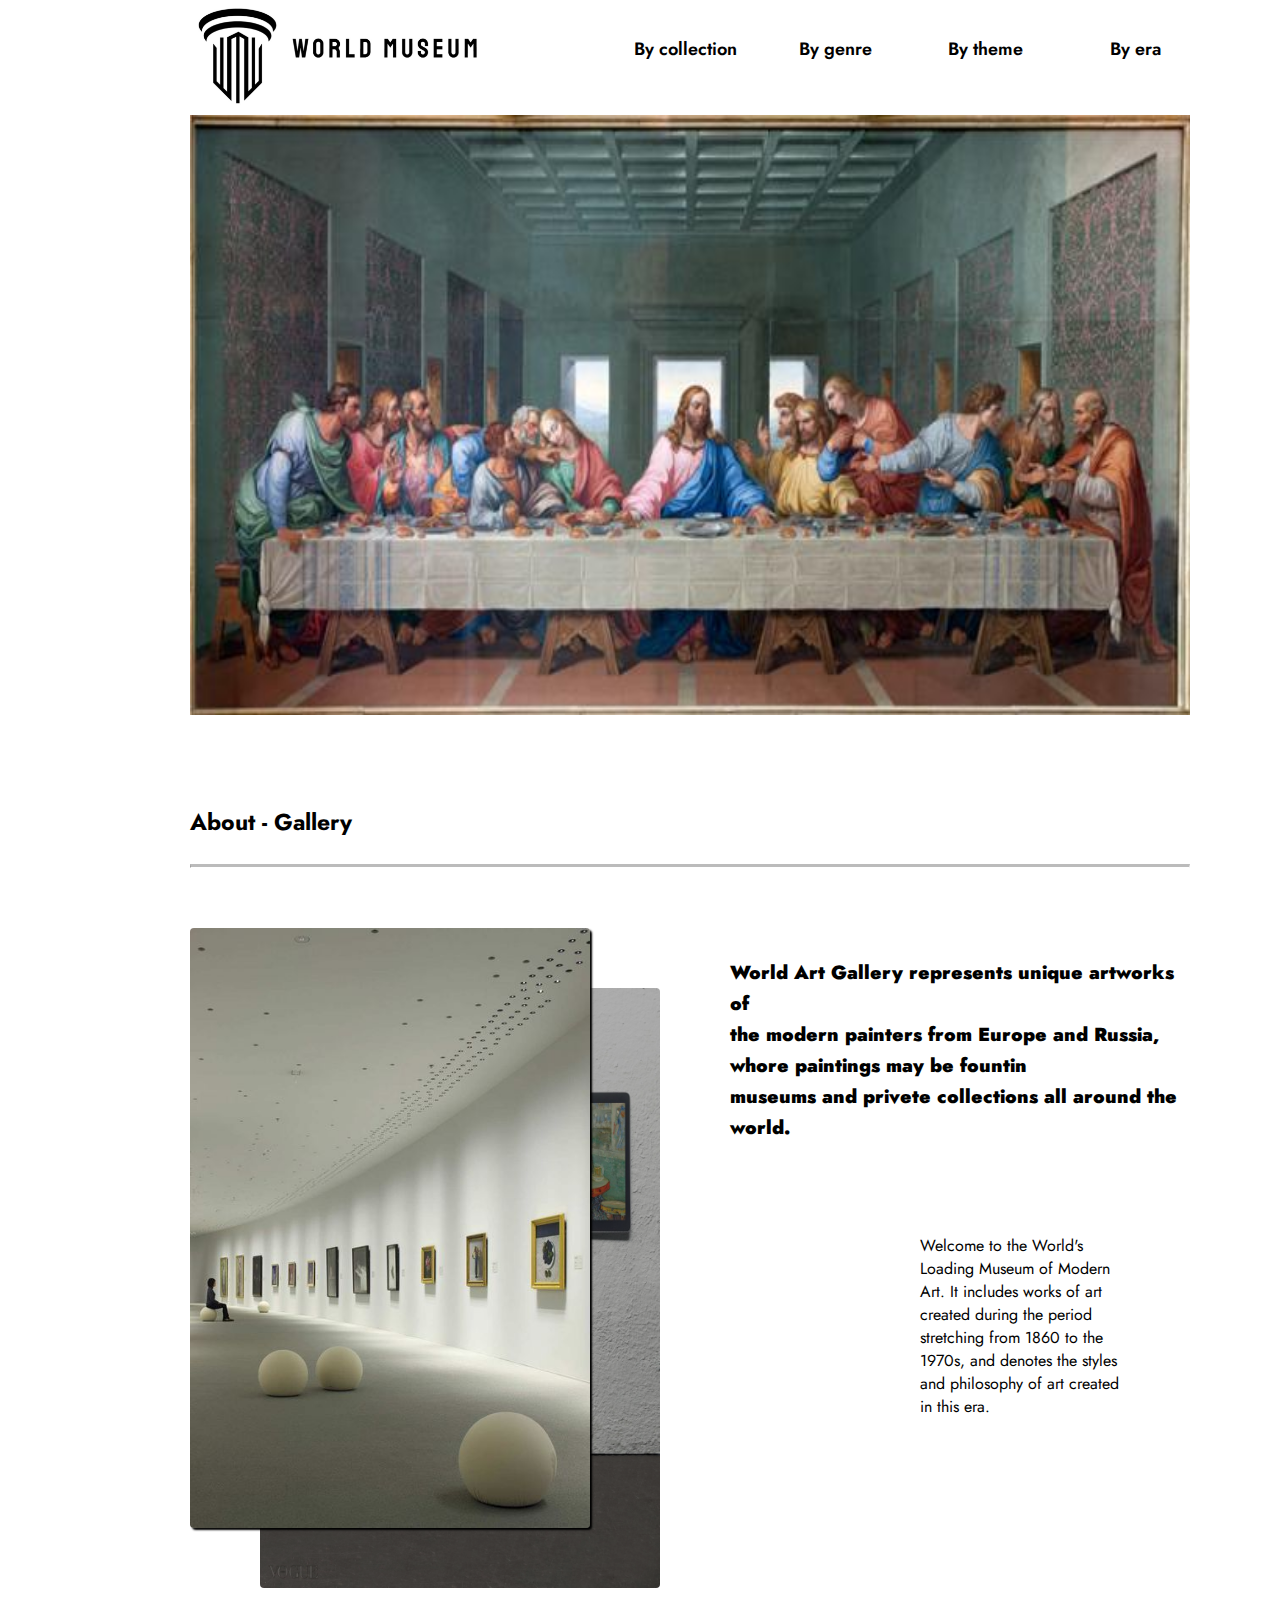
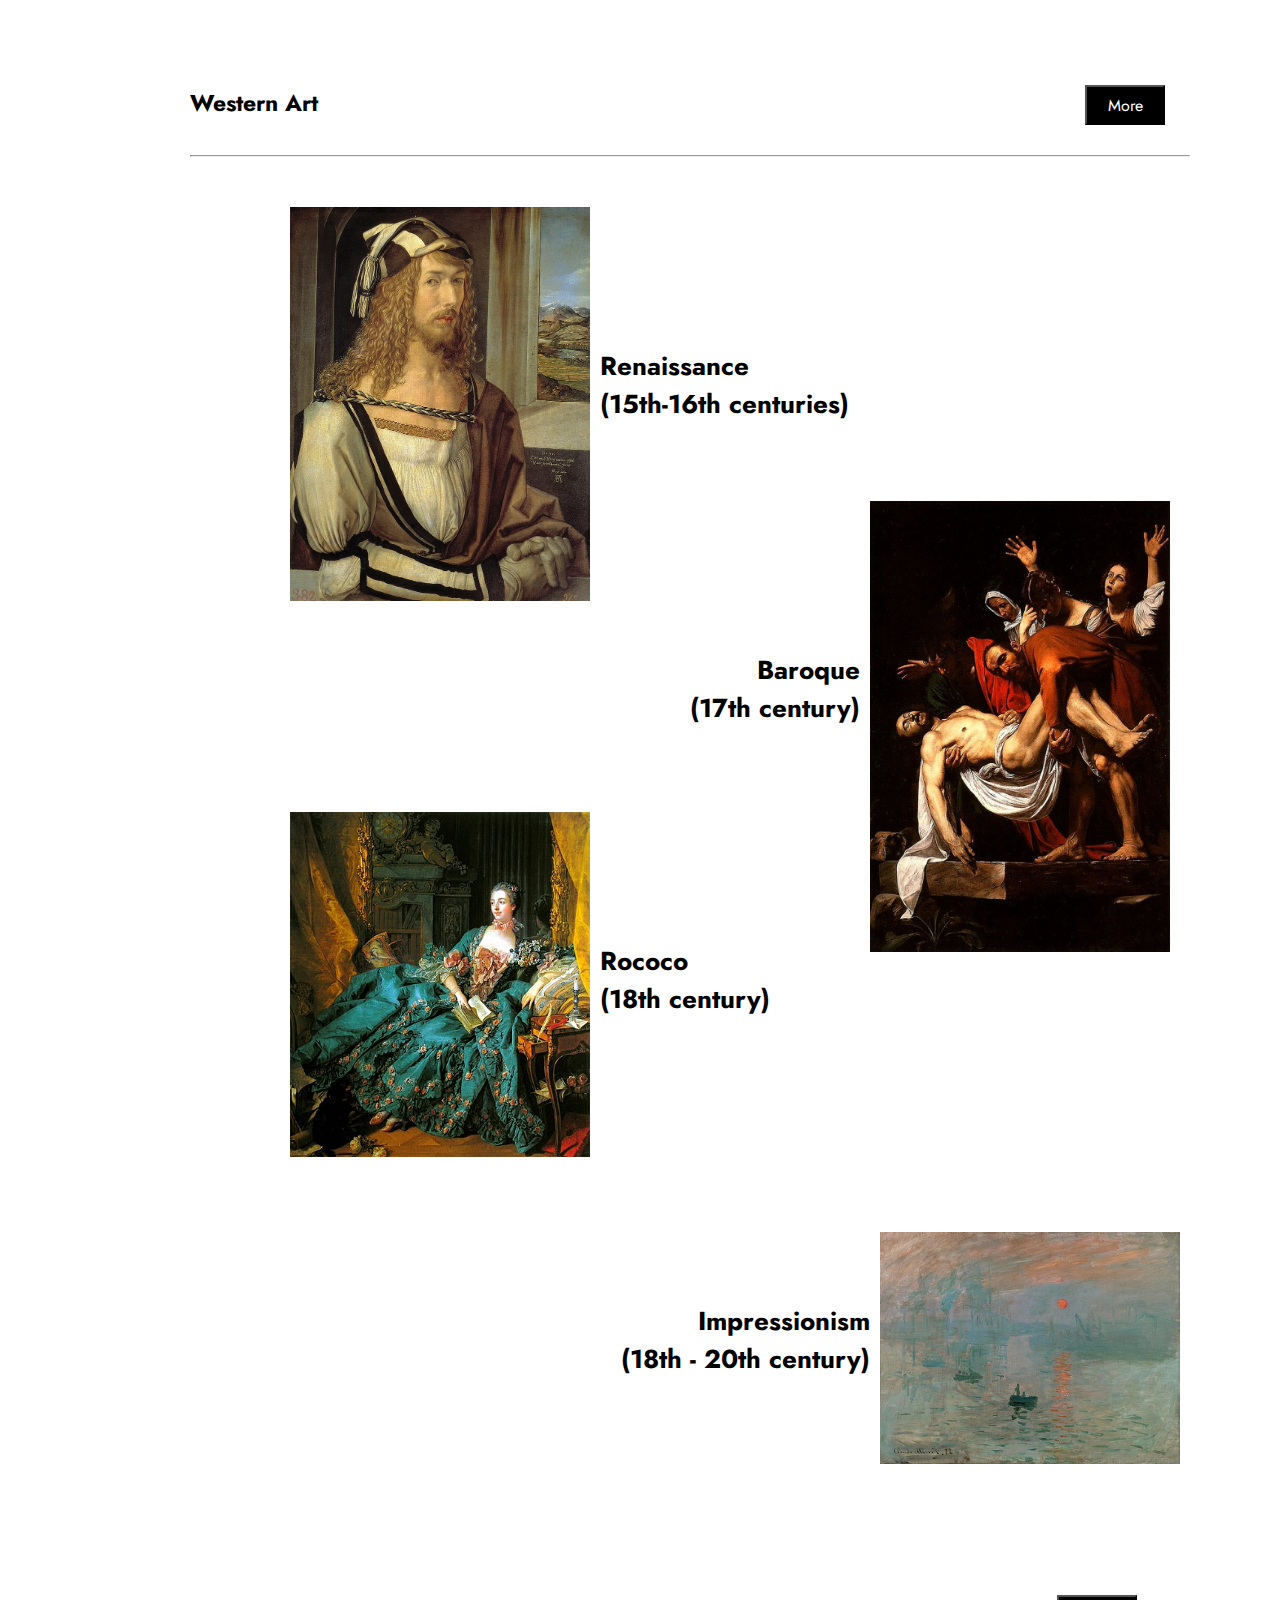
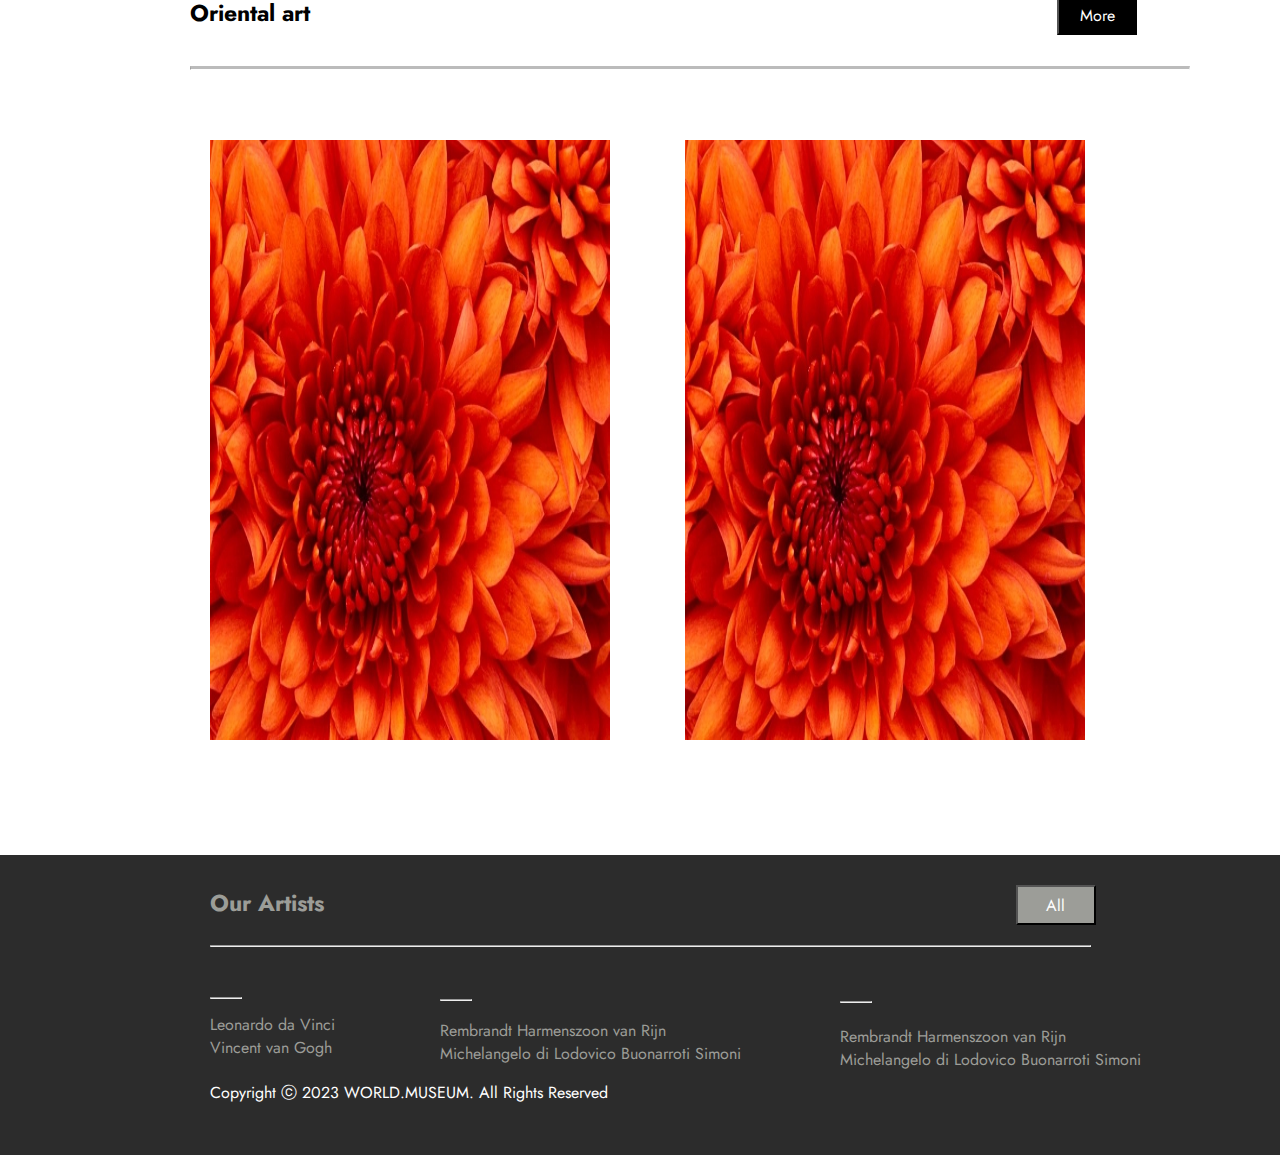
==== index.html @ 77145b56 "first commit" ====
<!DOCTYPE html>
<html lang="en">
  <head>
    <meta charset="UTF-8" />
    <meta http-equiv="X-UA-Compatible" content="IE=edge" />
    <meta name="viewport" content="width=device-width, initial-scale=1.0" />
    <title>World Museum</title>
    <link rel="stylesheet" href="./css/style.css" type="text/css" />
    <link rel="icon" href="./img/icon.jpg" />
    <script type="text/javascript" src="./js/jquery-1.12.3.js"></script>
    <script type="text/javascript" src="./js/script.js"></script>
  </head>
  <body>
    <div class="wrap">
      <header>
        <h1>
          <a href="./index.html"
            ><img src="./img/World Museum.jpg" alt="로고" class="logo"
          /></a>
        </h1>
        <nav>
          <ul>
            <li class="lv1">
              <a href="#">By collection</a>
              <ul class="lv2">
                <li><a href="#">Korea</a></li>
                <li><a href="#">Franc</a></li>
                <li><a href="#">Italy</a></li>
                <li><a href="#">Germany</a></li>
              </ul>
            </li>

            <li class="lv1">
              <a href="#">By genre</a>
              <ul class="lv2">
                <li><a href="#">Painting</a></li>
                <li><a href="#">Print</a></li>
                <li><a href="#">Crafts/Antiquities</a></li>
                <li><a href="#">etc</a></li>
              </ul>
            </li>

            <li class="lv1">
              <a href="#">By theme</a>
              <ul class="lv2">
                <li><a href="#">Portrait/Person</a></li>
                <li><a href="#">Religion</a></li>
                <li><a href="#">Myth/Literature</a></li>
                <li><a href="#">Daily/Sports</a></li>
              </ul>
            </li>

            <li class="lv1">
              <a href="#">By era</a>
              <ul class="lv2">
                <li><a href="#">Before 1900</a></li>
                <li><a href="#">1900's</a></li>
                <li><a href="#">Modern</a></li>
                <li><a href="#">etc</a></li>
              </ul>
            </li>
          </ul>
        </nav>
      </header>
      <div class="slideContainer">
        <div class="slideWrap">
          <ul>
            <li>
              <div class="slide r">
                <img src="./img/last.jpg" alt="슬라이드이미지1" />
              </div>
            </li>

            <li>
              <div class="slide g">
                <img src="./img/The Starry Night.jpg" alt="슬라이드이미지2" />
              </div>
            </li>

            <li>
              <div class="slide b">
                <img src="./img/천치창조.jpg" alt="슬라이드이미지3" />
              </div>
            </li>

            <li>
              <div class="slide a">
                <img src="./img/아테네 학당.png" alt="슬라이드이미지4" />
              </div>
            </li>
          </ul>
        </div>
      </div>

      <div class="second">
        <h3>About - Gallery</h3>
        <hr />

        <div class="comment">
          <img src="./img/secondmain.png" class="comentImg1" />
          <img src="./img/about_back.jpg" class="comentImg2" />
          <div class="commentWrap">
            <div class="comm1">
              <a>
                World Art Gallery represents unique artworks of <br />
                the modern painters from Europe and Russia,<br />
                whore paintings may be fountin<br />
                museums and privete collections all around the world.<br />
              </a>
            </div>
            <div class="comm2">
              <a>
                Welcome to the World's Loading Museum of Modern Art. It includes
                works of art created during the period stretching from 1860 to
                the 1970s, and denotes the styles and philosophy of art created
                in this era.
              </a>
            </div>
          </div>
        </div>
      </div>

      <div class="inDetails">
        <h3>
          Western Art
          <button type="button" onclick="location.href='subpage1.html'">
            More
          </button>
        </h3>
        <hr />
        <div class="c15">
          <img src="./img/뒤러자화상.jpg" />
          <p>
            Renaissance<br />
            (15th-16th centuries)
          </p>
        </div>
        <div class="c17">
          <p>Baroque<br />(17th century)</p>
          <img src="./img/그리스도의 매장.png" />
        </div>
        <div class="c18">
          <img src="./img/퐁파두르 부인.jpg" />
          <p>Rococo<br />(18th century)</p>
        </div>
        <div class="c20">
          <p>Impressionism<br />(18th - 20th century)</p>
          <img src="./img/인상 해돋이.jpg" />
        </div>
      </div>

      <div class="third">
        <h3>
          Oriental art
          <button type="button" onclick="location.href='subpage2.html'">
            More
          </button>
        </h3>
        <hr />
        <div class="painting">
          <img src="./img/sample.png" class="pain1" />
          <img src="./img/sample.png" class="pain2" />
        </div>
      </div>
    </div>
    <footer>
      <div class="f_div">
        <h3>Our Artists <button type="button">All</button></h3>

        <hr class="hr1" />

        <hr class="hr2" />
        <hr class="hr3" />
        <hr class="hr4" />
        <div class="ft1">
          <p>Leonardo da Vinci</p>
          <p>Vincent van Gogh</p>
        </div>

        <div class="ft2">
          <p>Rembrandt Harmenszoon van Rijn</p>
          <p>Michelangelo di Lodovico Buonarroti Simoni</p>
        </div>
        <div class="ft3">
          <p>Rembrandt Harmenszoon van Rijn</p>
          <p>Michelangelo di Lodovico Buonarroti Simoni</p>
        </div>

        <p class="cpr">Copyright ⓒ 2023 WORLD.MUSEUM. All Rights Reserved</p>
      </div>
    </footer>
  </body>
</html>
---- css/style.css ----
@import url("https://fonts.googleapis.com/css2?family=EB+Garamond&family=Jost:wght@300&family=Playfair+Display:ital@0;1&display=swap");
* {
  font-size: 1rem;
  color: black;
  text-decoration: none;
  list-style: none;
  font-family: "Jost", sans-serif;
  margin: 0;
  padding: 0;
}
li {
  list-style: none;
}

a {
  text-decoration: none;
}

img {
  vertical-align: top;
}

.wrap {
  position: relative;
  width: 1200px;
  margin: 0 auto;
}

header {
  height: 100px;
  display: flex;
}

header h1 {
  width: 200px;
  height: 40px;
  margin-top: 28px;
}

header nav {
  width: 600px;
  margin: 0 0 0 370px;
}

header nav > ul {
  display: flex;
}

header ul a {
  color: black;
  display: block;
  text-align: center;
  background-color: white;
  padding: 10px;
}

li.lv1 {
  position: relative;
  width: 25%;
  margin-top: 26px;
}

li.lv1 > a {
  font-size: 18px;
  font-weight: 600;
}

ul.lv2 {
  position: absolute;
  width: 100%;
  z-index: 998;
  display: none;
}

li.lv1:hover > a {
  background: #e7e3e3;
  background-color: rgb(218, 218, 218); /*까만색(0,0,0) 20% 불투명도*/
}
ul.lv2 li:hover a {
  color: white;
  background: #9c9d98;
  background-color: rgba(0, 0, 0, 0.5); /*까만색(0,0,0) 20% 불투명도*/
}

.logo {
  width: 300px;
  margin: -25px 0 0 150px;
}

/*  이미지 슬라이드 */
.slideContainer {
  display: flex;
  width: 1000px;
  height: 600px;
  overflow: hidden;
  margin: 15px 0 0 150px;
}

.slideWrap > ul {
  display: flex;
}

.slideWrap .slide {
  margin: 0 auto;
  position: relative;
}

.slide > img {
  width: 1000px;
  height: 600px;
}

.content {
  width: 1200px;
  display: flex;
}

.second {
  width: 1000px;
  height: 700px;
  margin: 0 0 0 150px;
}
.second > hr {
  border-top: 3px solid #bbb;
  border-bottom: 1px solid #fff;
  margin-top: 60px;
}
hr:after {
  display: block;
  margin-top: 2px;
  border-top: 1px solid #bbb;
  border-bottom: 1px solid #fff;
}

.second > h3 {
  margin: 90px 0 -35px 0;
  font-size: 23px;
}
.comentImg1 {
  width: 400px;
  margin: 60px 0 0 0;
  z-index: 999;
  height: 600px;
  border-radius: 4px;
  box-shadow: 2px 2px 2px #000;
}
.comentImg2 {
  z-index: 0;
  width: 400px;
  margin: 120px 0 0 -330px;
  height: 600px;
  border-radius: 4px;
  filter: brightness(70%);
  /* box-shadow: 5px 5px 5px #000; */
}
.comment {
  display: flex;
}
.commentWrap {
  display: inline-block;
}
.commentWrap > a {
  color: black;
  line-height: 30px;
  margin: 50px 0 0 0;
  display: flex;
}
.comm1 {
  margin: 90px 0 0 70px;
  line-height: 30px;
  font-weight: 900;
}
.comm1 > a {
  font-size: 19px;
}
.comm2 {
  width: 200px;
  margin: 90px 0 0 260px;
}
.commentWrap > button {
  margin: 90px 0 0 260px;
  width: 80px;
  height: 40px;
  cursor: pointer;
  color: white;
  background-color: black;
}

.third {
  width: 1000px;
  height: 950px;
  overflow: hidden;
  margin: 0 0 0 150px;
}
.third > hr {
  margin: 0 0 -30px 0;
  border-top: 3px solid #bbb;
  border-bottom: 1px solid #fff;
  margin-top: 60px;
}

.third > h3 {
  margin: 90px 0 -29px 0;
  font-size: 23px;
}
.painting {
  display: flex;
}
.pain1 {
  width: 400px;
  height: 600px;
  margin: 100px 0 0 20px;
}
.pain2 {
  width: 400px;
  height: 600px;
  margin: 100px 0 0 75px;
}
footer {
  height: 300px;
  overflow: hidden;
  background: #2c2c2c;
  color: #9c9d98;
  display: flex;
}
.f_div {
  margin: 0 auto;
  justify-content: center;
}
.f_div > h3 {
  margin: 0 0 0 70px;
  font-size: 23px;
  color: #9c9d98;
}
.f_div > h3 > button {
  margin: 30px 0 0 685px;
  width: 80px;
  height: 40px;
  cursor: pointer;
  color: white;
  background-color: #9c9d98;
}
.hr1 {
  margin: 20px 50px 20px 70px;
}
.hr2 {
  margin: 50px 0 0 70px;
  width: 30px;
}
.hr3 {
  margin: 0 0 0 300px;
  width: 30px;
}
.hr4 {
  margin: 0 0 0 700px;
  width: 30px;
}
footer p {
  color: #9c9d98;
}
.ft1 {
  margin: 10px 0 0 70px;
}
.ft2 {
  margin: -40px 0 0 300px;
}
.ft3 {
  margin: -40px 0 0 700px;
}
.cpr {
  color: white;
  margin: 10px 0 0 70px;
}

.inDetails {
  width: 1000px;
  height: 1600px;
  overflow: hidden;
  margin: 0 0 0 150px;
}
.inDetails > h3 {
  margin: 90px 0 30px 0;
  font-size: 23px;
}
.inDetails > h3 > button {
  margin: 90px 0 0 760px;
  width: 80px;
  height: 40px;
  cursor: pointer;
  color: white;
  background-color: black;
}
.c15 {
  margin: 50px 0 0 100px;
  display: flex;
}
.c15 > img {
  width: 300px;
}
.c15 > p {
  height: 110px;
  text-align: left;
  font-size: 26px;
  font-weight: bolder;
  margin: 140px 0 0 10px;
}

.c17 {
  margin: -100px 0 0 500px;
  display: flex;
}
.c17 > img {
  width: 300px;
}
.c17 > p {
  height: 110px;
  text-align: right;
  font-size: 26px;
  font-weight: bolder;
  margin: 150px 10px 0 0;
}

.c18 {
  margin: -140px 0 0 100px;
  display: flex;
}
.c18 > img {
  width: 300px;
}
.c18 > p {
  height: 110px;
  text-align: left;
  font-size: 26px;
  font-weight: bolder;
  margin: 130px 0 0 10px;
}
.c20 {
  margin: 75px 0 0 431px;
  display: flex;
}
.c20 > img {
  width: 300px;
}
.c20 > p {
  height: 110px;
  text-align: right;
  font-size: 26px;
  font-weight: bolder;
  margin: 70px 10px 0 0;
}

.third > h3 > button {
  margin: 0 0 0 740px;
  width: 80px;
  height: 40px;
  cursor: pointer;
  color: white;
  background-color: black;
}
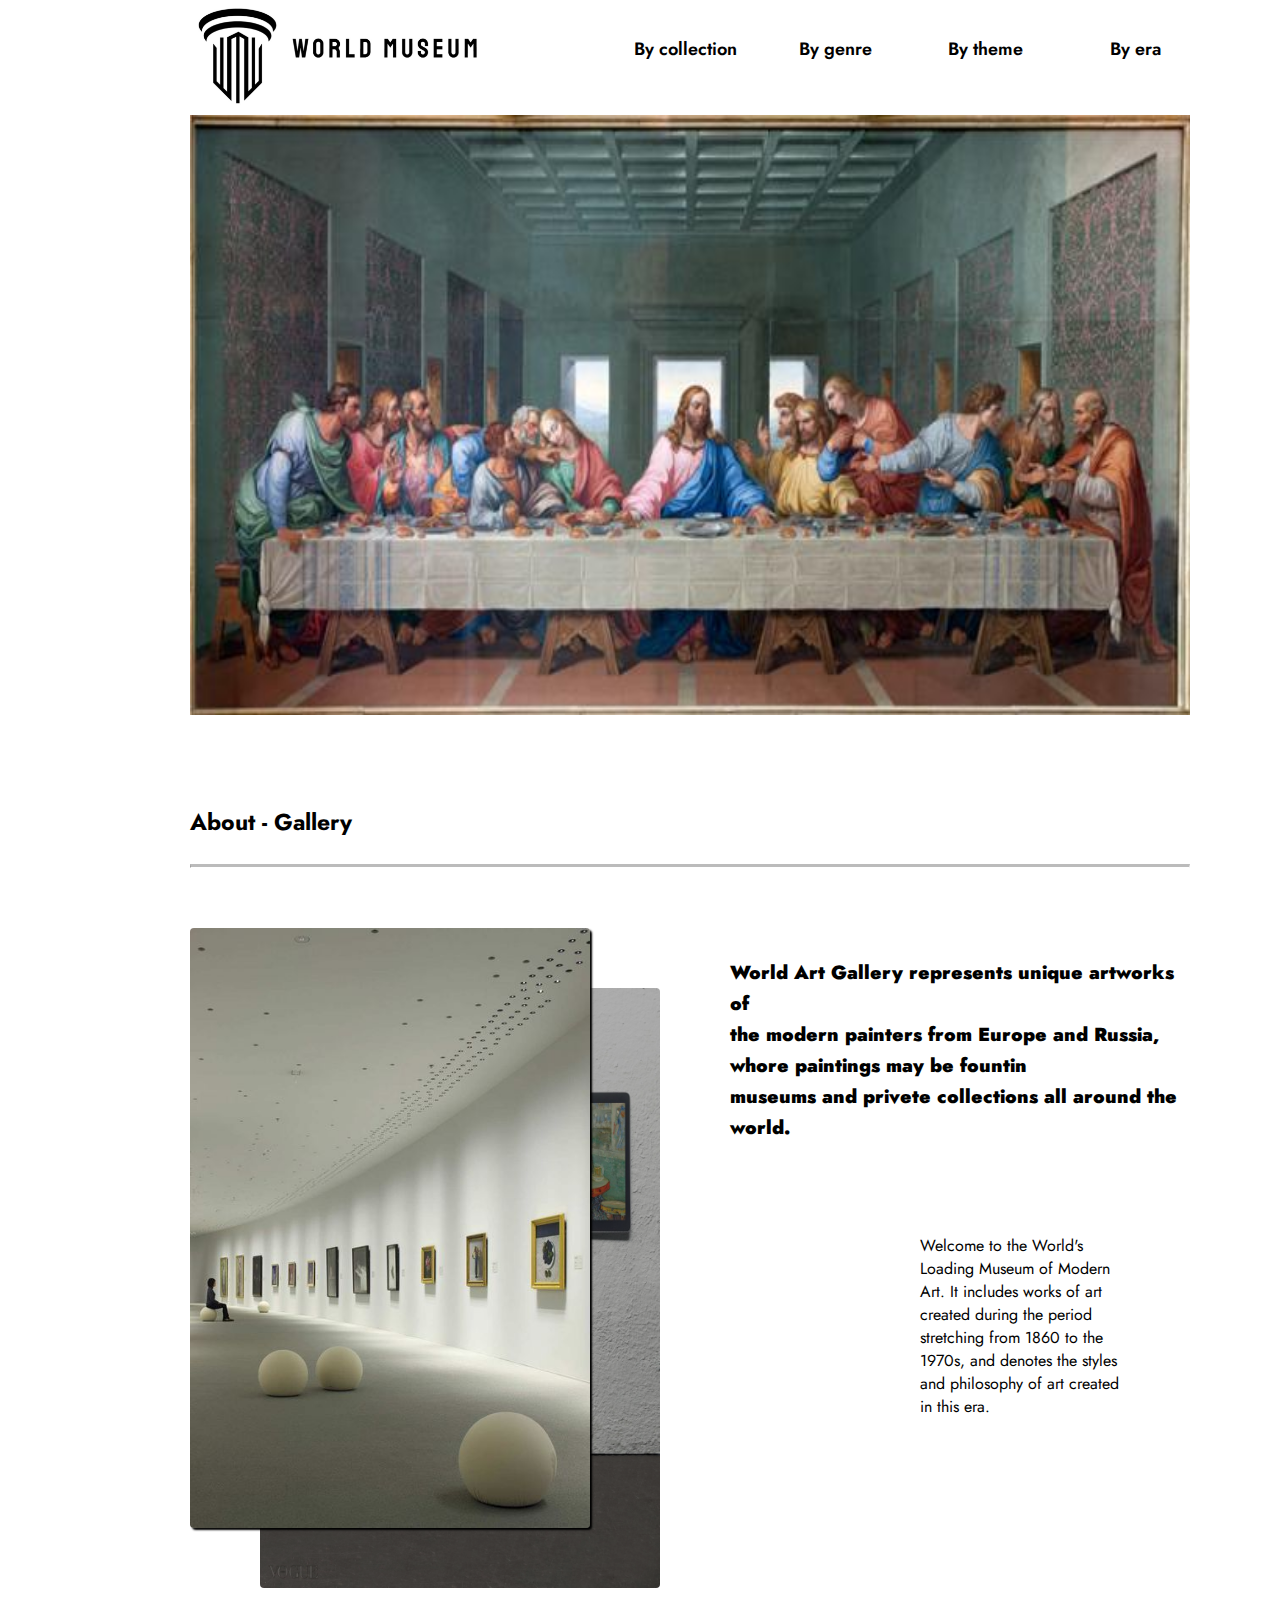
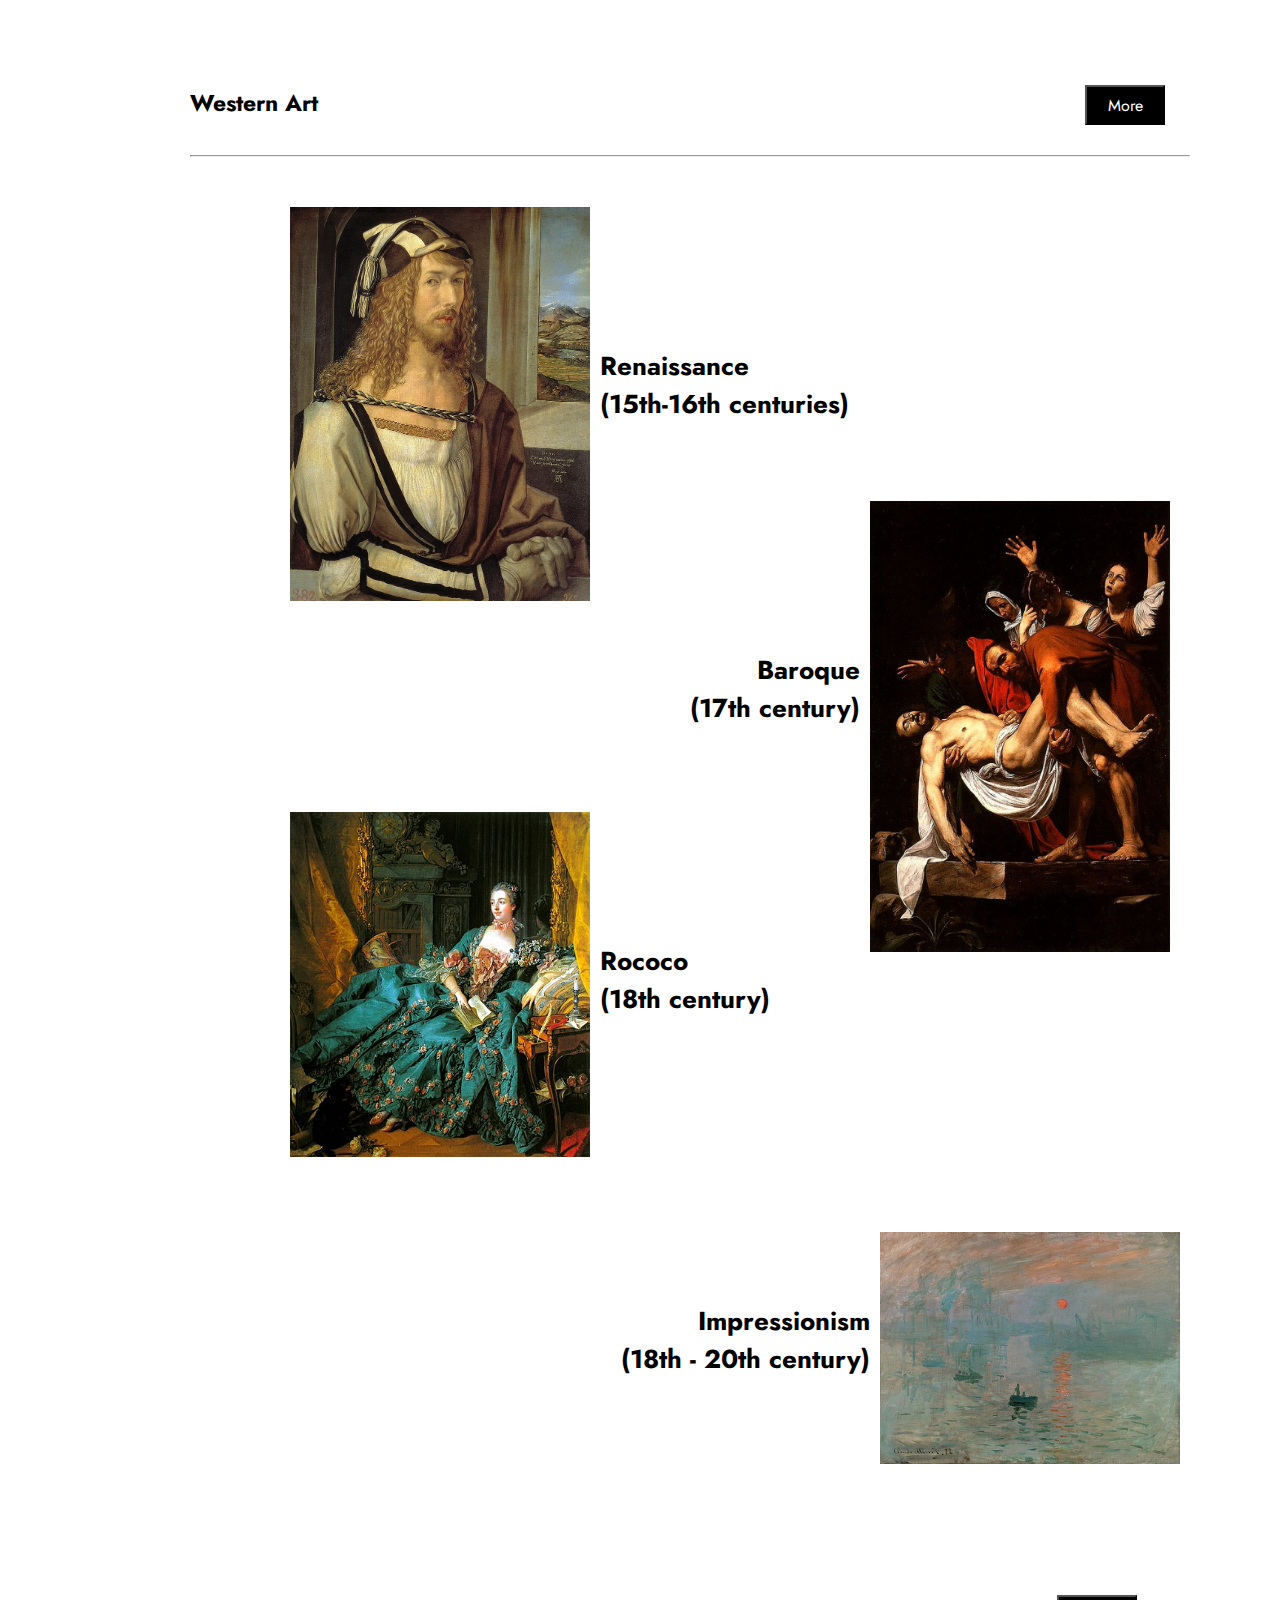
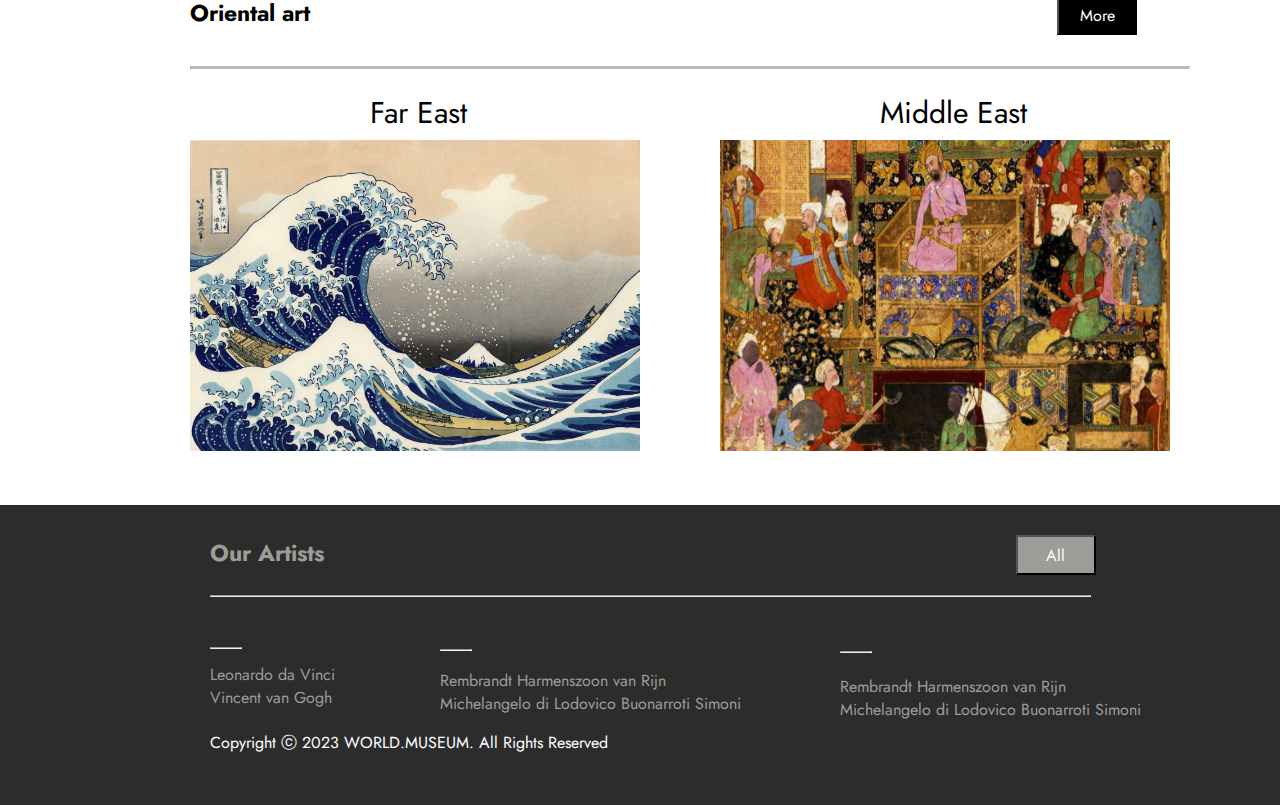
==== commit 391bc30d: "sub2" ====
--- a/index.html
+++ b/index.html
@@ -158,8 +158,14 @@
         </h3>
         <hr />
         <div class="painting">
-          <img src="./img/sample.png" class="pain1" />
-          <img src="./img/sample.png" class="pain2" />
+          
+          <img src="./img/유키요에.png" class="pain1" >
+          
+          <img src="./img/무굴회화.jpg" class="pain2" />
+          
+          </div>
+          <p class="far">Far East</p>
+          <p class="middle">Middle East</p>
         </div>
       </div>
     </div>
--- a/css/style.css
+++ b/css/style.css
@@ -188,7 +188,7 @@
 
 .third {
   width: 1000px;
-  height: 950px;
+  height: 600px;
   overflow: hidden;
   margin: 0 0 0 150px;
 }
@@ -206,15 +206,22 @@
 .painting {
   display: flex;
 }
+.far {
+  font-size: 30px;
+  margin: -360px 0 0 180px;
+}
+.middle {
+  font-size: 30px;
+  margin: -43px 0 0 690px;
+}
 .pain1 {
-  width: 400px;
-  height: 600px;
-  margin: 100px 0 0 20px;
+  width: 450px;
+
+  margin: 100px 0 0 0;
 }
 .pain2 {
-  width: 400px;
-  height: 600px;
-  margin: 100px 0 0 75px;
+  width: 450px;
+  margin: 100px 0 0 80px;
 }
 footer {
   height: 300px;
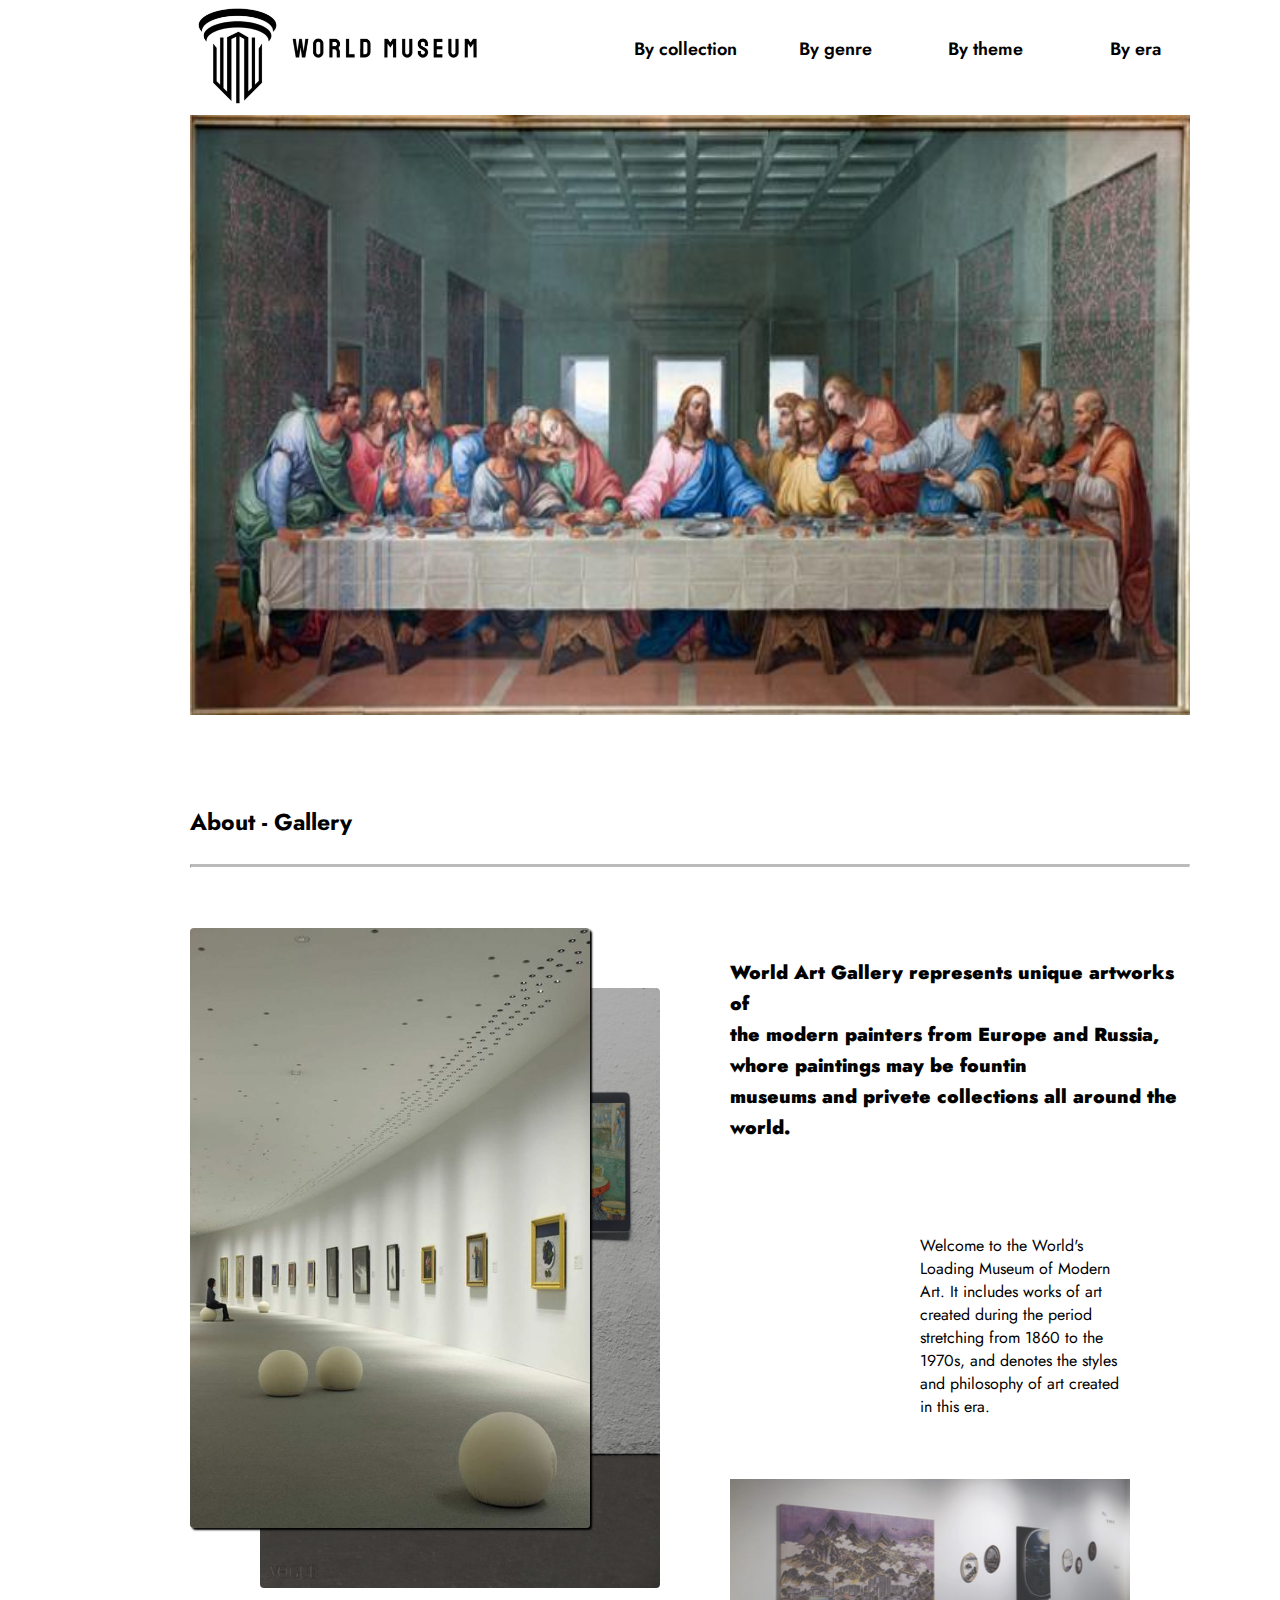
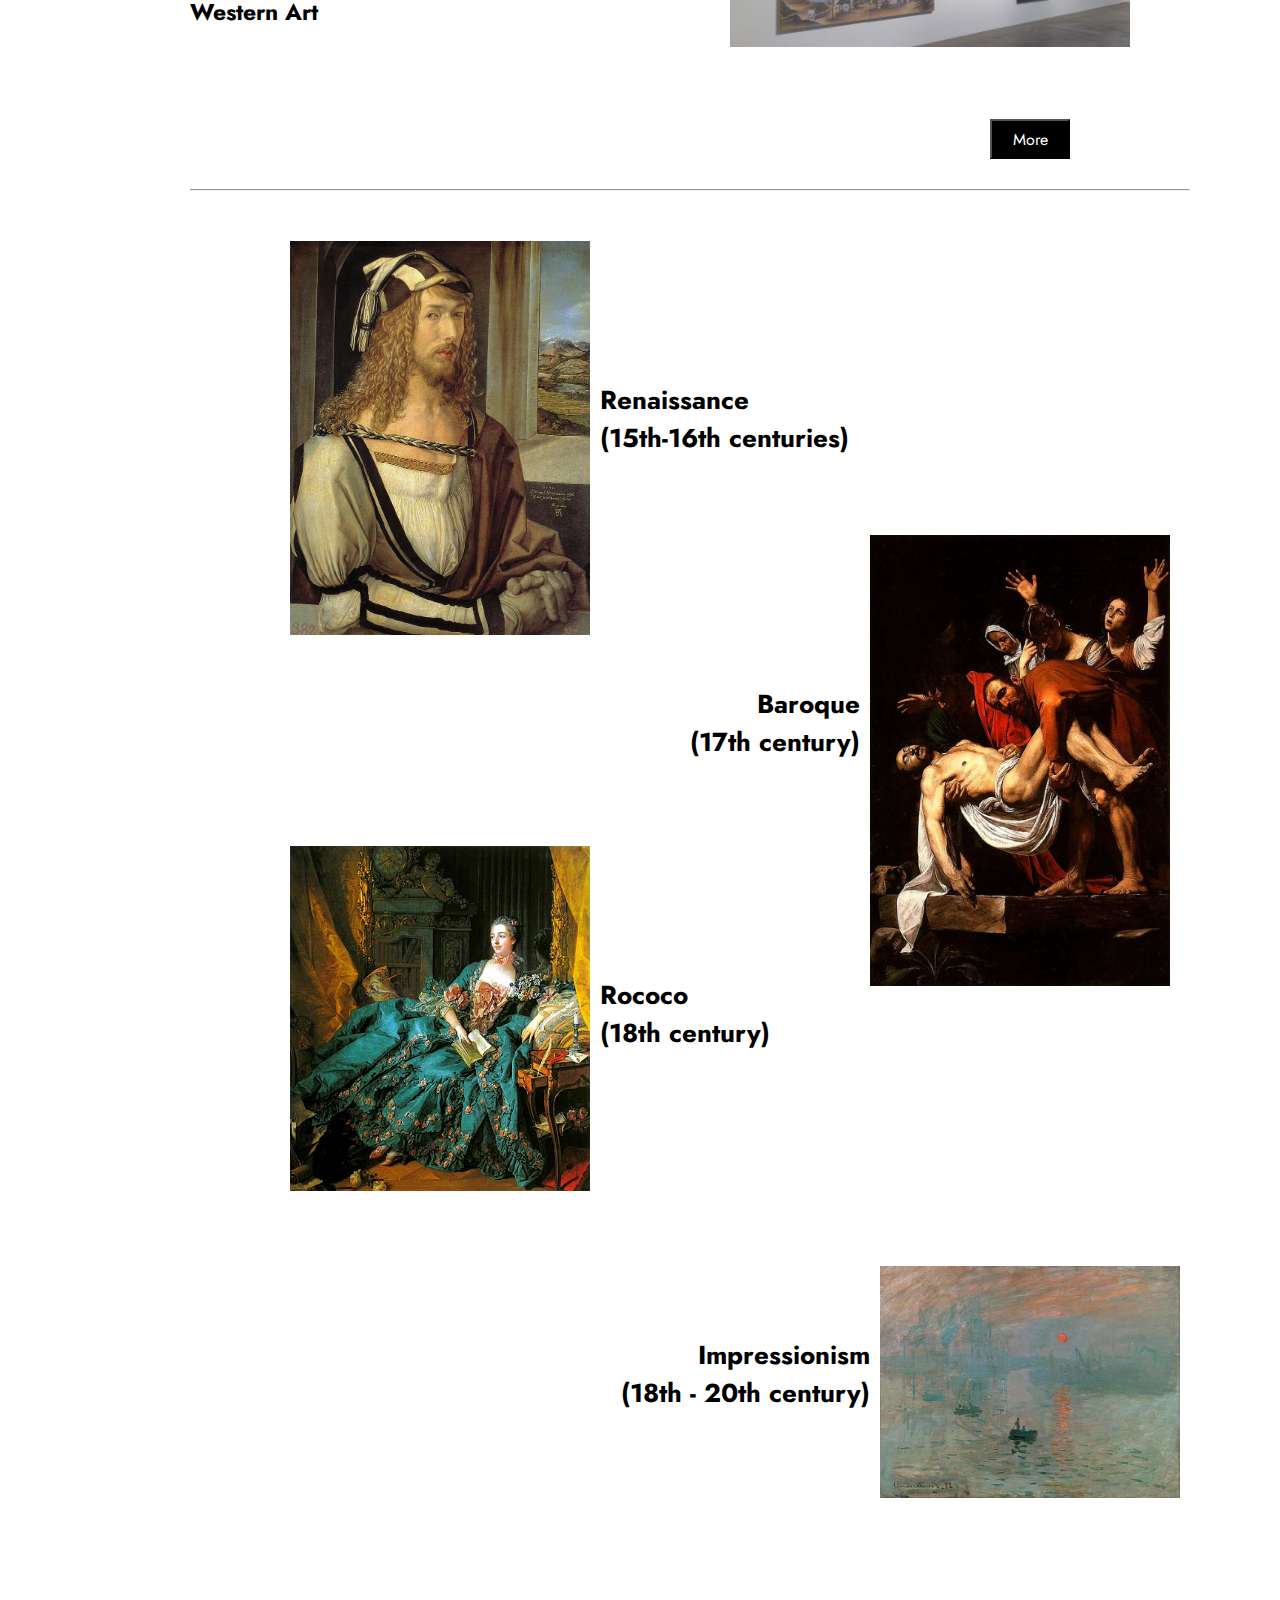
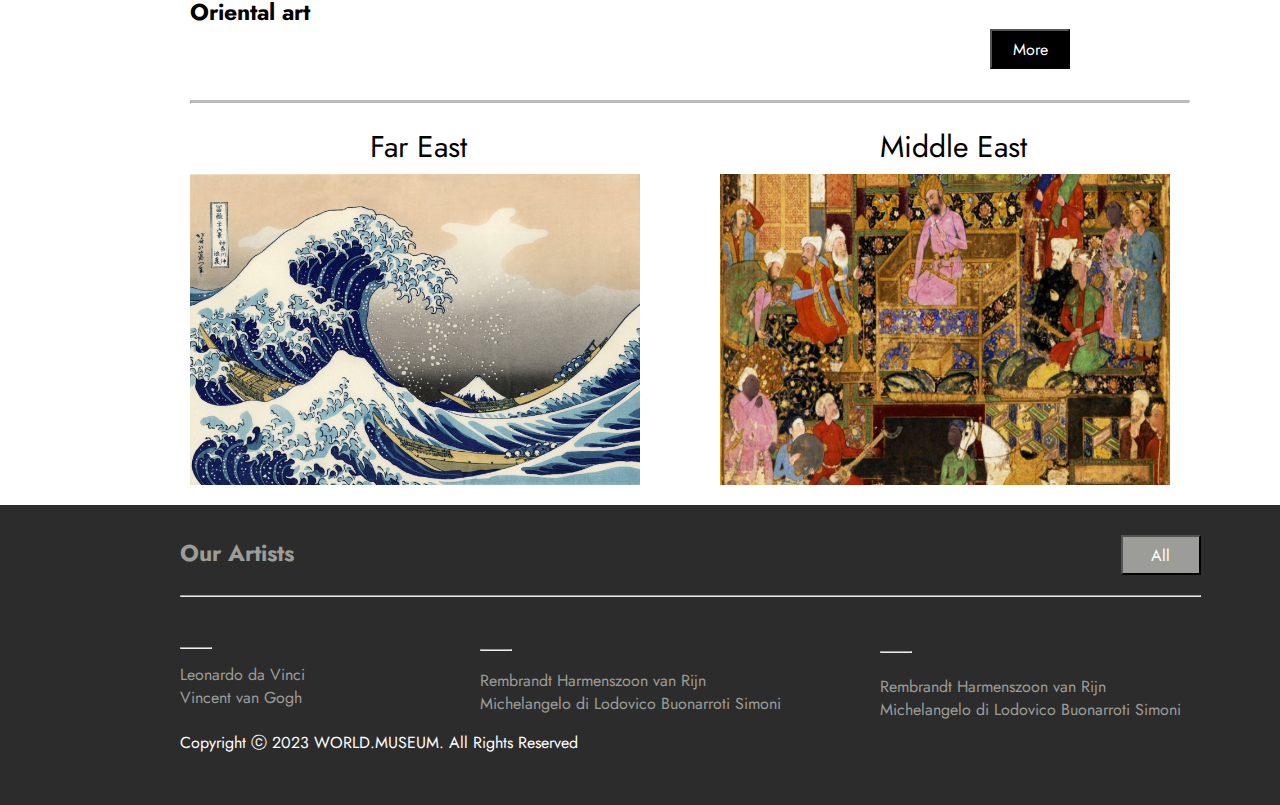
==== commit b6e57e4a: "footer change" ====
--- a/index.html
+++ b/index.html
@@ -116,6 +116,7 @@
                 in this era.
               </a>
             </div>
+            <img src="./img/main2.jpg" class="main2">
           </div>
         </div>
       </div>
@@ -167,33 +168,35 @@
           <p class="far">Far East</p>
           <p class="middle">Middle East</p>
         </div>
-      </div>
+        
+      </div>
+      <footer>
+        <div class="f_div">
+          <h3>Our Artists <button type="button">All</button></h3>
+  
+          <hr class="hr1" />
+  
+          <hr class="hr2" />
+          <hr class="hr3" />
+          <hr class="hr4" />
+          <div class="ft1">
+            <p>Leonardo da Vinci</p>
+            <p>Vincent van Gogh</p>
+          </div>
+  
+          <div class="ft2">
+            <p>Rembrandt Harmenszoon van Rijn</p>
+            <p>Michelangelo di Lodovico Buonarroti Simoni</p>
+          </div>
+          <div class="ft3">
+            <p>Rembrandt Harmenszoon van Rijn</p>
+            <p>Michelangelo di Lodovico Buonarroti Simoni</p>
+          </div>
+  
+          <p class="cpr">Copyright ⓒ 2023 WORLD.MUSEUM. All Rights Reserved</p>
+        </div>
+      </footer>
     </div>
-    <footer>
-      <div class="f_div">
-        <h3>Our Artists <button type="button">All</button></h3>
-
-        <hr class="hr1" />
-
-        <hr class="hr2" />
-        <hr class="hr3" />
-        <hr class="hr4" />
-        <div class="ft1">
-          <p>Leonardo da Vinci</p>
-          <p>Vincent van Gogh</p>
-        </div>
-
-        <div class="ft2">
-          <p>Rembrandt Harmenszoon van Rijn</p>
-          <p>Michelangelo di Lodovico Buonarroti Simoni</p>
-        </div>
-        <div class="ft3">
-          <p>Rembrandt Harmenszoon van Rijn</p>
-          <p>Michelangelo di Lodovico Buonarroti Simoni</p>
-        </div>
-
-        <p class="cpr">Copyright ⓒ 2023 WORLD.MUSEUM. All Rights Reserved</p>
-      </div>
-    </footer>
+    
   </body>
 </html>
--- a/css/style.css
+++ b/css/style.css
@@ -178,14 +178,17 @@
   margin: 90px 0 0 260px;
 }
 .commentWrap > button {
-  margin: 90px 0 0 260px;
+  margin: 90px 0 0 400px;
   width: 80px;
   height: 40px;
   cursor: pointer;
   color: white;
   background-color: black;
 }
-
+.main2 {
+  margin: 61px 0 0 70px;
+  width: 400px;
+}
 .third {
   width: 1000px;
   height: 600px;
@@ -229,18 +232,18 @@
   background: #2c2c2c;
   color: #9c9d98;
   display: flex;
+  padding: 0 0 0 100px;
 }
 .f_div {
   margin: 0 auto;
   justify-content: center;
 }
 .f_div > h3 {
-  margin: 0 0 0 70px;
   font-size: 23px;
   color: #9c9d98;
 }
 .f_div > h3 > button {
-  margin: 30px 0 0 685px;
+  margin: 30px 0 0 820px;
   width: 80px;
   height: 40px;
   cursor: pointer;
@@ -248,10 +251,10 @@
   background-color: #9c9d98;
 }
 .hr1 {
-  margin: 20px 50px 20px 70px;
+  margin: 20px 0px 20px 0px;
 }
 .hr2 {
-  margin: 50px 0 0 70px;
+  margin: 50px 0 0 0;
   width: 30px;
 }
 .hr3 {
@@ -266,7 +269,7 @@
   color: #9c9d98;
 }
 .ft1 {
-  margin: 10px 0 0 70px;
+  margin: 10px 0 0 0;
 }
 .ft2 {
   margin: -40px 0 0 300px;
@@ -276,7 +279,7 @@
 }
 .cpr {
   color: white;
-  margin: 10px 0 0 70px;
+  margin: 10px 0 0 0;
 }
 
 .inDetails {
@@ -290,7 +293,7 @@
   font-size: 23px;
 }
 .inDetails > h3 > button {
-  margin: 90px 0 0 760px;
+  margin: 90px 0 0 800px;
   width: 80px;
   height: 40px;
   cursor: pointer;
@@ -357,7 +360,7 @@
 }
 
 .third > h3 > button {
-  margin: 0 0 0 740px;
+  margin: 0 0 0 800px;
   width: 80px;
   height: 40px;
   cursor: pointer;
